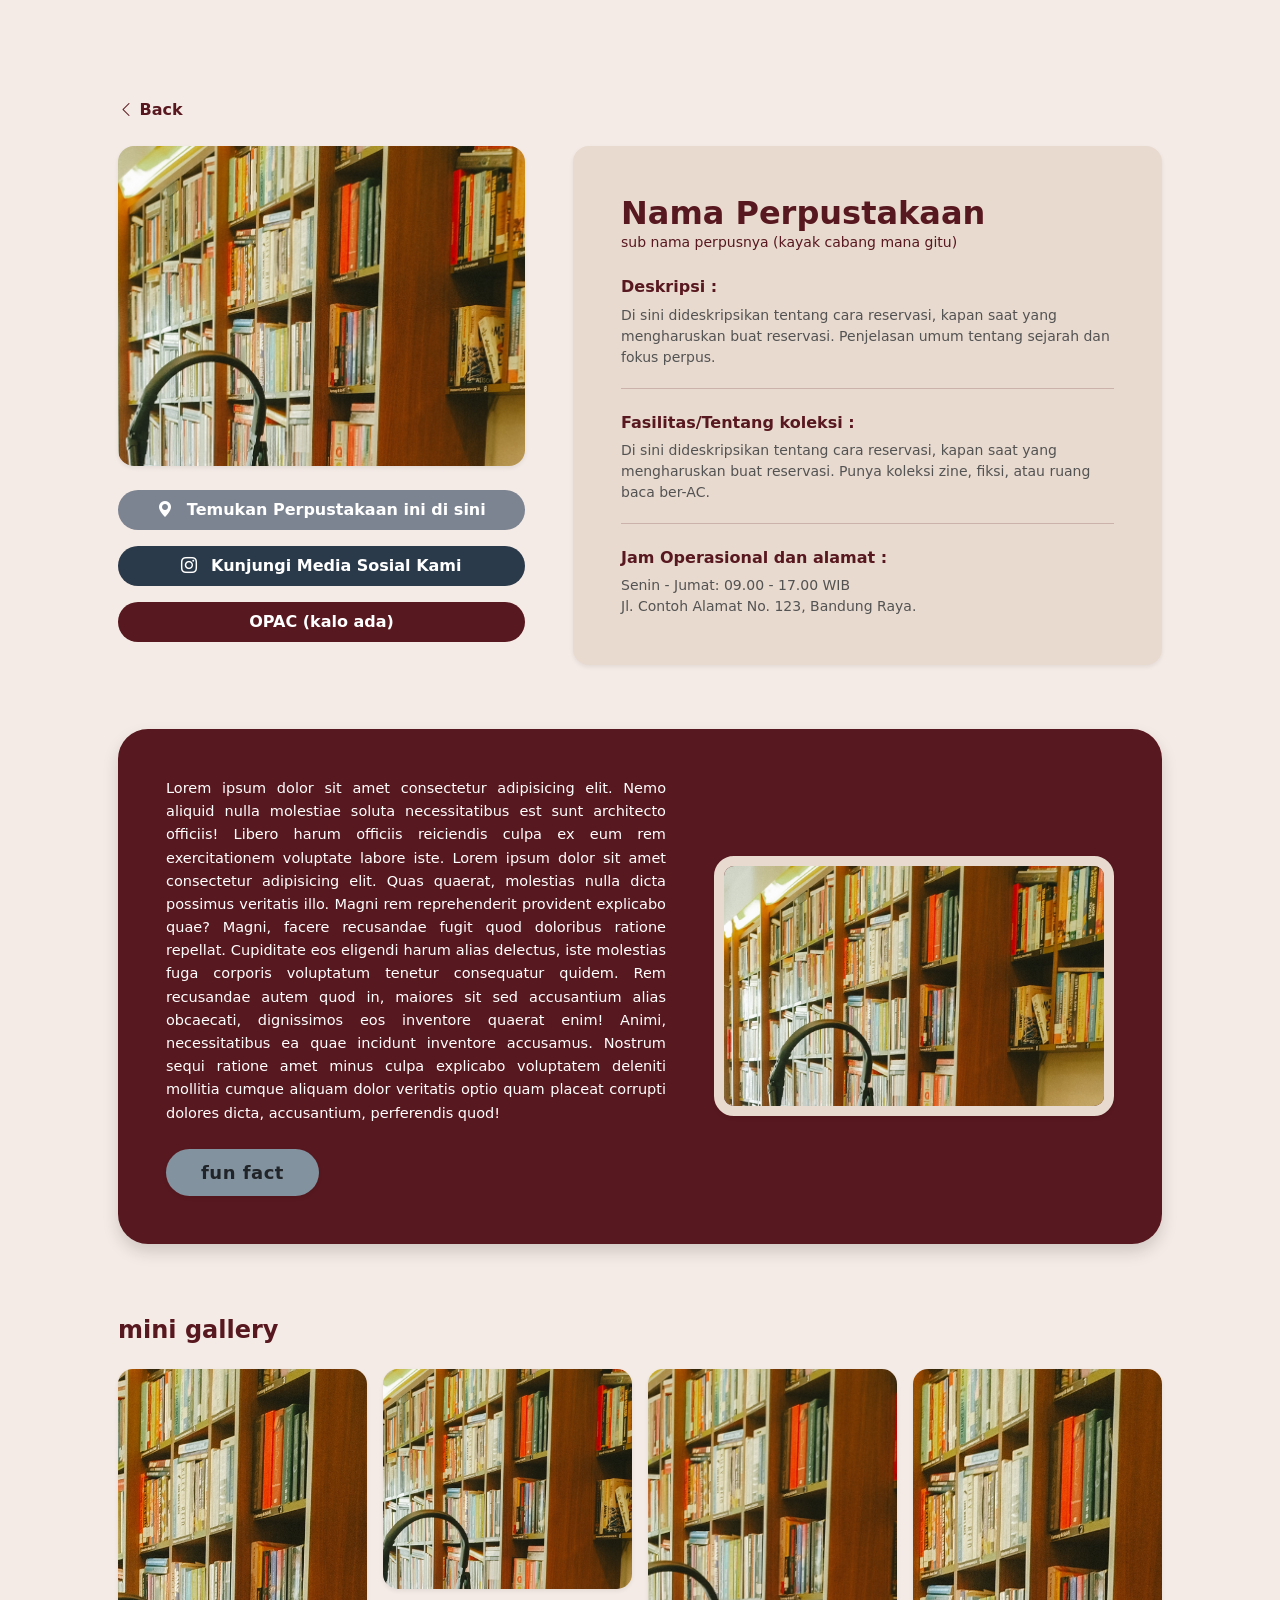
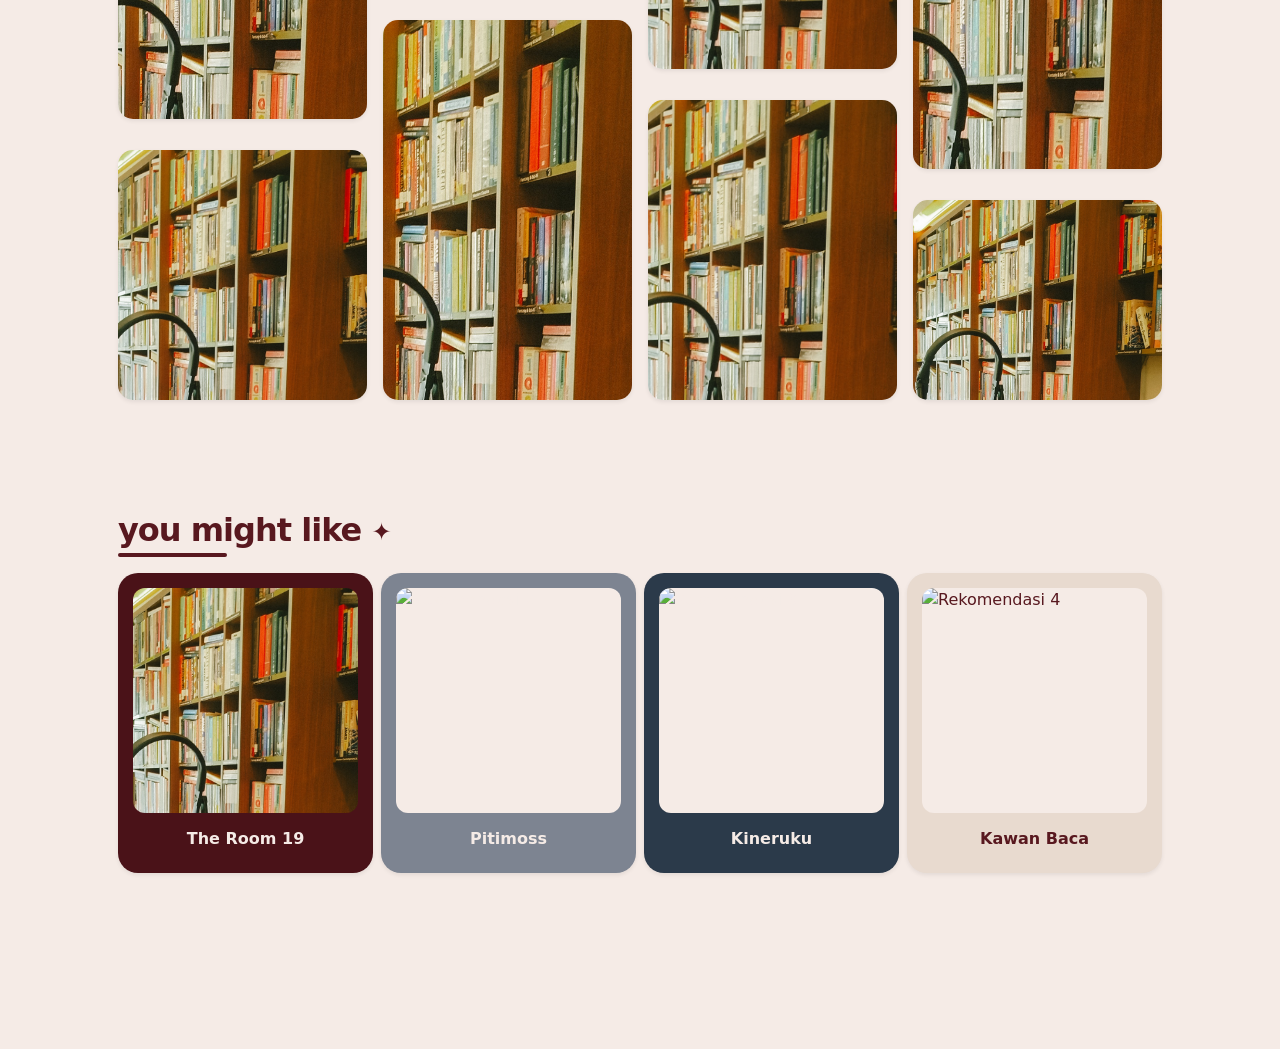
==== howl.html @ cfb6fad6 "update banyak" ====
<!doctype html>
<html lang="en">
  <head>
    <meta charset="UTF-8" />
    <meta name="viewport" content="width=device-width, initial-scale=1.0" />
    <link
      href="https://cdn.jsdelivr.net/npm/bootstrap@5.3.8/dist/css/bootstrap.min.css"
      rel="stylesheet"
      integrity="sha384-sRIl4kxILFvY47J16cr9ZwB07vP4J8+LH7qKQnuqkuIAvNWLzeN8tE5YBujZqJLB"
      crossorigin="anonymous"
    />
    <link rel="stylesheet" href="api.css" />
    <!-- Jangan lupa tambahkan CDN Bootstrap Icon biar icon back & ig-nya muncul !!!!!!!!!! -->
    <link
      rel="stylesheet"
      href="https://cdn.jsdelivr.net/npm/bootstrap-icons@1.11.3/font/bootstrap-icons.min.css"
    />
    <title>Salman Reading Corner</title>
  </head>

  <body class="bg-cream-body">
    <div class="container py-5 px-4 px-md-5">
      <!-- Tombol Back -->
      <div class="mb-4">
        <a
          href="index.html"
          class="text-decoration-none fw-bold text-maroon-custom"
        >
          <i class="bi bi-chevron-left"></i> Back
        </a>
      </div>

      <!-- ======================================================== -->
      <!-- LAJUR 1: FOTO & DESKRIPSI (2 KOLOM)                      -->
      
      <div class="row g-5">
        <!-- Kolom Kiri -->
        <div class="col-md-5">
          <img
            src="image/theroom19-3.jpeg"
            class="img-fluid rounded-4 w-100 mb-4 shadow-sm"
            alt="Foto Perpustakaan"
            style="height: 320px; object-fit: cover"
          />

          <div class="d-grid gap-3">
            <a
              href="#"
              class="btn btn-lokasi rounded-pill fw-bold text-white py-2"
            >
              <i class="bi bi-geo-alt-fill me-2"></i> Temukan Perpustakaan ini
              di sini
            </a>
            <a
              href="https://maps.app.goo.gl/vRai5rY4fCyZF1DW7"
              class="btn btn-sosmed rounded-pill fw-bold text-white py-2"
            >
              <i class="bi bi-instagram me-2"></i> Kunjungi Media Sosial Kami
            </a>
            <a
              href="#"
              class="btn btn-opac rounded-pill fw-bold text-white py-2"
            >
              OPAC (kalo ada)
            </a>
          </div>
        </div>

        <!-- Kolom Kanan -->
        <div class="col-md-7">
          <div class="box-deskripsi p-4 p-md-5 rounded-4 shadow-sm h-100">
            <h2 class="fw-bold text-maroon-custom mb-0">Nama Perpustakaan</h2>
            <p class="text-maroon-custom mb-4" style="font-size: 14px">
              sub nama perpusnya (kayak cabang mana gitu)
            </p>

            <h6 class="fw-bold text-maroon-custom">Deskripsi :</h6>
            <p class="text-muted" style="font-size: 14px">
              Di sini dideskripsikan tentang cara reservasi, kapan saat yang
              mengharuskan buat reservasi. Penjelasan umum tentang sejarah dan
              fokus perpus.
            </p>

            <hr class="garis-tipis" />

            <h6 class="fw-bold text-maroon-custom mt-4">
              Fasilitas/Tentang koleksi :
            </h6>
            <p class="text-muted" style="font-size: 14px">
              Di sini dideskripsikan tentang cara reservasi, kapan saat yang
              mengharuskan buat reservasi. Punya koleksi zine, fiksi, atau ruang
              baca ber-AC.
            </p>

            <hr class="garis-tipis" />

            <h6 class="fw-bold text-maroon-custom mt-4">
              Jam Operasional dan alamat :
            </h6>
            <p class="text-muted mb-0" style="font-size: 14px">
              Senin - Jumat: 09.00 - 17.00 WIB<br />Jl. Contoh Alamat No. 123,
              Bandung Raya.
            </p>
          </div>
        </div>
      </div>
      <!-- PENUTUP LAJUR 1 (row g-5) -->

     
      <!-- ======================================================== -->
      <!-- LAJUR 2: FUN FACT (Berdiri Sendiri)       -->
      
      <div class="row mt-5 pt-3 mb-5">
        <div class="col-12">
          <div
            class="box-funfact p-4 p-md-5 d-flex flex-column flex-md-row align-items-center justify-content-between gap-4 gap-md-5 shadow"
          >
            <div
              class="funfact-text-container d-flex flex-column justify-content-center"
            >
              <p
                class="text-white mb-4"
                style="font-size: 14.5px; line-height: 1.6; text-align: justify"
              >
                Lorem ipsum dolor sit amet consectetur adipisicing elit. Nemo aliquid nulla molestiae soluta necessitatibus est sunt architecto officiis! Libero harum officiis reiciendis culpa ex eum rem exercitationem voluptate labore iste. Lorem ipsum dolor sit amet consectetur adipisicing elit. Quas quaerat, molestias nulla dicta possimus veritatis illo. Magni rem reprehenderit provident explicabo quae? Magni, facere recusandae fugit quod doloribus ratione repellat.
                Cupiditate eos eligendi harum alias delectus, iste molestias fuga corporis voluptatum tenetur consequatur quidem. Rem recusandae autem quod in, maiores sit sed accusantium alias obcaecati, dignissimos eos inventore quaerat enim!
                Animi, necessitatibus ea quae incidunt inventore accusamus. Nostrum sequi ratione amet minus culpa explicabo voluptatem deleniti mollitia cumque aliquam dolor veritatis optio quam placeat corrupti dolores dicta, accusantium, perferendis quod!
              </p>
              <div>
                <span
                  class="badge-funfact d-inline-block text-center rounded-pill shadow-sm"
                  >fun fact</span
                >
              </div>
            </div>

            <div class="funfact-image-container flex-shrink-0 text-center">
              <img
                src="image/theroom19-3.jpeg"
                class="funfact-img shadow-sm"
                alt="Fun Fact Image"
              />
            </div>
          </div>
        </div>
      </div>
      <!-- PENUTUP LAJUR 2 (row fun fact) -->

      
      <!-- LAJUR 3: MINI GALLERY (Pinterest Style - Bawah Rata)     -->
     
      <div class="row mt-5 pt-4">
        <div class="col-12">
          <h4 class="fw-bold text-maroon-custom mb-4">mini gallery</h4>

          
          <div class="row g-3">
            <!-- KOLOM 1 -->
            <div class="col-6 col-lg-3 d-flex flex-column gap-3">
              <div class="gallery-item shadow-sm">
                <img
                  src="image/theroom19-3.jpeg"
                  alt="Galeri 1"
                  style="height: 350px; object-fit: cover"
                />
                <div class="gallery-overlay">
                  <span class="fw-bold">Ruang Baca Utama</span>
                </div>
              </div>
              <div class="gallery-item shadow-sm">
                <img
                  src="image/theroom19-3.jpeg"
                  alt="Galeri 5"
                  style="height: 250px; object-fit: cover"
                />
                <div class="gallery-overlay">
                  <span class="fw-bold">Rak Zine & Koleksi Khusus</span>
                </div>
              </div>
            </div>

            <!-- KOLOM 2 -->
            <div class="col-6 col-lg-3 d-flex flex-column gap-3">
              <div class="gallery-item shadow-sm">
                <img
                  src="image/theroom19-3.jpeg"
                  alt="Galeri 2"
                  style="height: 220px; object-fit: cover"
                />
                <div class="gallery-overlay">
                  <span class="fw-bold">Koleksi Fiksi & Sastra</span>
                </div>
              </div>
              <div class="gallery-item shadow-sm">
                <img
                  src="image/theroom19-3.jpeg"
                  alt="Galeri 6"
                  style="height: 380px; object-fit: cover"
                />
                <div class="gallery-overlay">
                  <span class="fw-bold">Area Lesehan Nyaman</span>
                </div>
              </div>
            </div>

            <!-- KOLOM 3 -->
            <div class="col-6 col-lg-3 d-flex flex-column gap-3">
              <div class="gallery-item shadow-sm">
                <img
                  src="image/theroom19-3.jpeg"
                  alt="Galeri 3"
                  style="height: 300px; object-fit: cover"
                />
                <div class="gallery-overlay">
                  <span class="fw-bold">Sudut Diskusi</span>
                </div>
              </div>
              <div class="gallery-item shadow-sm">
                <img
                  src="image/theroom19-3.jpeg"
                  alt="Galeri 7"
                  style="height: 300px; object-fit: cover"
                />
                <div class="gallery-overlay">
                  <span class="fw-bold">Fasilitas Komputer</span>
                </div>
              </div>
            </div>

            <!-- KOLOM 4 -->
            <div class="col-6 col-lg-3 d-flex flex-column gap-3">
              <div class="gallery-item shadow-sm">
                <img
                  src="image/theroom19-3.jpeg"
                  alt="Galeri 4"
                  style="height: 400px; object-fit: cover"
                />
                <div class="gallery-overlay">
                  <span class="fw-bold">Meja Peminjaman</span>
                </div>
              </div>
              <div class="gallery-item shadow-sm">
                <img
                  src="image/theroom19-3.jpeg"
                  alt="Galeri 8"
                  style="height: 200px; object-fit: cover"
                />
                <div class="gallery-overlay">
                  <span class="fw-bold">Fasad Depan</span>
                </div>
              </div>
            </div>
          </div>
        </div>
      </div>

      <div class="row mt-5 pt-5 mb-5">
        <div class="col-12">
          <div class="mb-4">
            <h2
              class="fw-bold text-maroon-custom mb-0 d-inline-block position-relative judul-rekomendasi"
              style="letter-spacing: -1px"
            >
              you might like
              <span style="font-size: 24px; vertical-align: middle">✦</span>
            </h2>
          </div>

          <div class="row g-2">
            <div class="col-6 col-lg-3">
              <a
                href="#"
                class="card-polaroid bg-polaroid-maroon shadow-sm text-decoration-none"
              >
                <div class="polaroid-img-wrapper">
                  <img src="image/theroom19-3.jpeg" alt="Rekomendasi 1" />
                </div>
                <h6 class="text-center mt-3 mb-0 fw-bold">The Room 19</h6>
              </a>
            </div>

            <div class="col-6 col-lg-3">
              <a
                href="#"
                class="card-polaroid bg-polaroid-blue shadow-sm text-decoration-none"
              >
                <div class="polaroid-img-wrapper">
                  <img src="image/perpus-pitimoss.jpg" alt="Rekomendasi 2" />
                </div>
                <h6 class="text-center mt-3 mb-0 fw-bold">Pitimoss</h6>
              </a>
            </div>

            <div class="col-6 col-lg-3">
              <a
                href="#"
                class="card-polaroid bg-polaroid-navy shadow-sm text-decoration-none"
              >
                <div class="polaroid-img-wrapper">
                  <img src="image/perpus-kineruku.jpg" alt="Rekomendasi 3" />
                </div>
                <h6 class="text-center mt-3 mb-0 fw-bold">Kineruku</h6>
              </a>
            </div>

            <div class="col-6 col-lg-3">
              <a
                href="#"
                class="card-polaroid bg-polaroid-tan shadow-sm text-decoration-none"
              >
                <div class="polaroid-img-wrapper">
                  <img src="image/perpus-salman.jpg" alt="Rekomendasi 4" />
                </div>
                <h6 class="text-center mt-3 mb-0 fw-bold">Kawan Baca</h6>
              </a>
            </div>
          </div>
        </div>
      </div>
    </div>
    <!-- PENUTUP CONTAINER -->

    <!-- Script Bootstrap -->
    <script
      src="https://cdn.jsdelivr.net/npm/@popperjs/core@2.11.8/dist/umd/popper.min.js"
      integrity="sha384-I7E8VVD/ismYTF4hNIPjVp/Zjvgyol6VFvRkX/vR+Vc4jQkC+hVqc2pM8ODewa9r"
      crossorigin="anonymous"
    ></script>
    <script
      src="https://cdn.jsdelivr.net/npm/bootstrap@5.3.8/dist/js/bootstrap.min.js"
      integrity="sha384-G/EV+4j2dNv+tEPo3++6LCgdCROaejBqfUeNjuKAiuXbjrxilcCdDz6ZAVfHWe1Y"
      crossorigin="anonymous"
    ></script>
  </body>
</html>
---- api.css ----
.bg-maroon-custom {
  background-color: #55131b;
}

.bg-cream-custom {
  background-color: #f5f0e8;
}

.text-cream-custom {
  color: #f5f0e8;
}

.marquee-custom {
  background-color: #f5f0e8;
  color: #55131b;
  font-size: 14px;
  letter-spacing: 1px;
}

.bg-hero-section {
  background-color: #55131b;
  padding-bottom: 60px;
}

.navbar-custom .nav-link {
  color: #ffffff;
  opacity: 0.8;
}

navbar.custom .nav-link-active {
  opacity: 1;
  font-weight: bold;
}

.nav-link {
  color: #f5ebe6 !important;
  font-weight: 600;
  transition: color 0.3s ease;
}

.nav-link:hover {
  color: #ffffff !important; /* Berubah jadi putih terang saat disentuh kursor */
}

/* api.css */

.bg-hero-section {
  background-color: #58181f; /* Maroon kamu */
  padding-bottom: 40px; /* Jarak di bawah foto gede sebelum masuk ke area cream */
}

/* Warna cream latar belakang untuk area daftar perpustakaan di bawahnya */
.bg-cream-body {
  background-color: #f5ebe6;
  padding-top: 50px;
  padding-bottom: 80px;
}

/* Kustomisasi kartu  */
.card-perpus {
  background-color: transparent;
  border: 2px solid #58181f !important; /* Garis tepi maroon tipis */
  border-radius: 20px !important; /* Membuat sudut kartu melengkung halus */
  overflow: hidden;
  transition: transform 0.2s;
}

.card-perpus:hover {
  transform: translateY(-5px); /* Efek melayang sedikit kalau kursor nempel */
}

/* Tombol kecil capsule "Preview" dan "Reservasi" */
.btn-capsule-maroon {
  background-color: transparent;
  color: #58181f;
  border: 1.5px solid #58181f;
  border-radius: 50px;
  font-size: 11px;
  font-weight: bold;
  padding: 2px 10px;
  text-decoration: none;
}

.btn-capsule-maroon:hover {
  background-color: #58181f;
  color: #f5ebe6;
}

/* page deskripsi */
.btn-kapsul-maroon {
  background-color: #58181f !important;
  color: #f5ebe6 !important;
  border: 2px solid #58181f !important;
  border-radius: 50px !important;
  padding: 10px 28px !important;
  font-weight: 600;
  transition: all 0.3s ease;
}

.btn-kapsul-maroon:hover {
  background-color: transparent !important;
  color: #58181f !important;
}

/* Tombol Kapsul Garis Saja (Outline) */
.btn-kapsul-outline {
  background-color: transparent !important;
  color: #58181f !important;
  border: 2px solid #58181f !important;
  border-radius: 50px !important;
  padding: 10px 28px !important;
  font-weight: 600;
  transition: all 0.3s ease;
}

.btn-kapsul-outline:hover {
  background-color: #58181f !important;
  color: #f5ebe6 !important;
}

/* mulai ke page profiil */
.text-maroon-custom {
  color: #58181f !important;
}

.box-deskripsi {
  background-color: #e8dacf;
}

.garis-tipis {
  border: none;
  border-top: 1px solid #58181f; /* Warna maroon */
  opacity: 0.2; /* Dibuat agak transparan biar soft/tipis */
  margin-top: 20px;
  margin-bottom: 20px;
}

.btn-lokasi {
  background-color: #7d8491 !important; /* Abu-abu kebiruan */
  border: none;
}
.btn-lokasi:hover {
  background-color: #636a77 !important;
}

.btn-sosmed {
  background-color: #2b3a4a !important; /* Navy gelap */
  border: none;
}
.btn-sosmed:hover {
  background-color: #1e2936 !important;
}

.btn-opac {
  background-color: #58181f !important; /* Maroon */
  border: none;
}
.btn-opac:hover {
  background-color: #3d1015 !important;
}

/* funfact space */
.box-funfact {
  background-color: #58181f;
  border-radius: 30px !important;
}

.badge-funfact {
  background-color: #82929e;
  font-size: 18px;
  font-weight: 700;
  padding: 10px 35px;
  letter-spacing: 0.5px;
}

.funfact-img {
  border: 10px solid #e8dacf;
  border-radius: 20px; /* Sudut foto dan bingkai melengkung */
  object-fit: cover;
  width: 100%;
  max-width: 400px; /* Menjaga agar foto tidak terlalu besar */
  height: 260px; /* Ketinggian foto disamaratakan */
}

/* ========================================= */
/* KHUSUS MINI GALLERY (PINTEREST STYLE)     */

/* Mengatur jumlah kolom layaknya Pinterest */
.pinterest-gallery {
  column-count: 4; /* Di layar laptop besar, pecah jadi 4 kolom */
  column-gap: 15px; /* Jarak antar kolom */
}

/* Responsif: Makin kecil layar, jumlah kolomnya berkurang */
@media (max-width: 991px) {
  .pinterest-gallery {
    column-count: 3;
  }
}
@media (max-width: 767px) {
  .pinterest-gallery {
    column-count: 2;
  } /* Di HP jadi 2 kolom biar foto gak kekecilan */
}

/* Wadah masing-masing foto */
.gallery-item {
  position: relative;
  margin-bottom: 15px; /* Jarak bawah antar foto */
  border-radius: 15px;
  overflow: hidden;
  break-inside: avoid; /* Mencegah foto terpotong di tengah jalan pindah kolom */
  cursor: pointer;
}

/* Fotonya sendiri */
.gallery-item img {
  width: 100%;
  display: block;
  transition: transform 0.4s ease; /* Transisi durasi zoom saat di-hover */
}

/* Lapisan Keterangan (Awalnya transparan/tidak terlihat) */
.gallery-overlay {
  position: absolute;
  top: 0;
  left: 0;
  right: 0;
  bottom: 0;
  background-color: rgba(
    88,
    24,
    31,
    0.85
  ); /* Warna maroon dengan efek kaca 85% */
  color: #f5ebe6; /* Teks warna cream */
  display: flex;
  align-items: center;
  justify-content: center;
  opacity: 0; /* Sengaja disembunyikan */
  transition: opacity 0.4s ease; /* Transisi durasi muncul */
  padding: 20px;
  text-align: center;
  font-size: 15px;
}

/* ========================================= */
/* EFEK KETIKA KURSOR DIARAHKAN (HOVER)      */

/* 1. Fotonya nge-zoom sedikit ke dalam */
.gallery-item:hover img {
  transform: scale(1.1);
}

/* 2. Lapisan Keterangannya muncul */
.gallery-item:hover .gallery-overlay {
  opacity: 1;
}

/* ========================================= */
/* KHUSUS SECTION YOU MIGHT LIKE (POLAROID)  */

/* Pengaturan dasar bentuk kartu polaroid */
.card-polaroid {
  display: block;
  padding: 15px; /* Bingkai di sisi atas, kiri, kanan */
  padding-bottom: 25px; /* Bingkai bawah dibuat lebih tebal (ciri khas polaroid) */
  border-radius: 20px; /* Sudut melengkung luar */
  transition:
    transform 0.3s ease,
    box-shadow 0.3s ease;
}

/* Efek saat polaroidnya disentuh kursor */
.card-polaroid:hover {
  transform: translateY(-8px);
  box-shadow: 0 10px 20px rgba(0, 0, 0, 0.15) !important;
}

/* Wadah kotak putih di dalam polaroid */
.polaroid-img-wrapper {
  background-color: #f5ebe6; /* Warna cream untuk jaga-jaga kalau foto belum dimuat */
  border-radius: 12px;
  overflow: hidden;
  aspect-ratio: 1 / 1; /* Memaksa foto menjadi KOTAK SEMPURNA (1:1) */
}

/* Fotonya menyesuaikan kotak */
.polaroid-img-wrapper img {
  width: 100%;
  height: 100%;
  object-fit: cover;
}

/* --- Palet Warna 4 Kartu Polaroid --- */
.bg-polaroid-maroon {
  background-color: #4a1218;
  color: #f5ebe6;
}
.bg-polaroid-blue {
  background-color: #7d8491;
  color: #f5ebe6;
}
.bg-polaroid-navy {
  background-color: #2b3a4a;
  color: #f5ebe6;
}
.bg-polaroid-tan {
  background-color: #e8dacf;
  color: #58181f; /* Teks warna maroon biar kontras terbaca */
}

/* ========================================= */
/* DEKORASI JUDUL "YOU MIGHT LIKE"           */

.judul-rekomendasi::after {
  content: "";
  position: absolute;
  bottom: -8px; /* Jarak garis ke teks */
  left: 0;
  width: 40%; /* Panjang garisnya cuma 40% dari panjang tulisan biar estetik */
  height: 4px; /* Ketebalan garis */
  background-color: #58181f; /* Warna maroon */
  border-radius: 10px; /* Ujung garisnya melengkung tumpul */
}
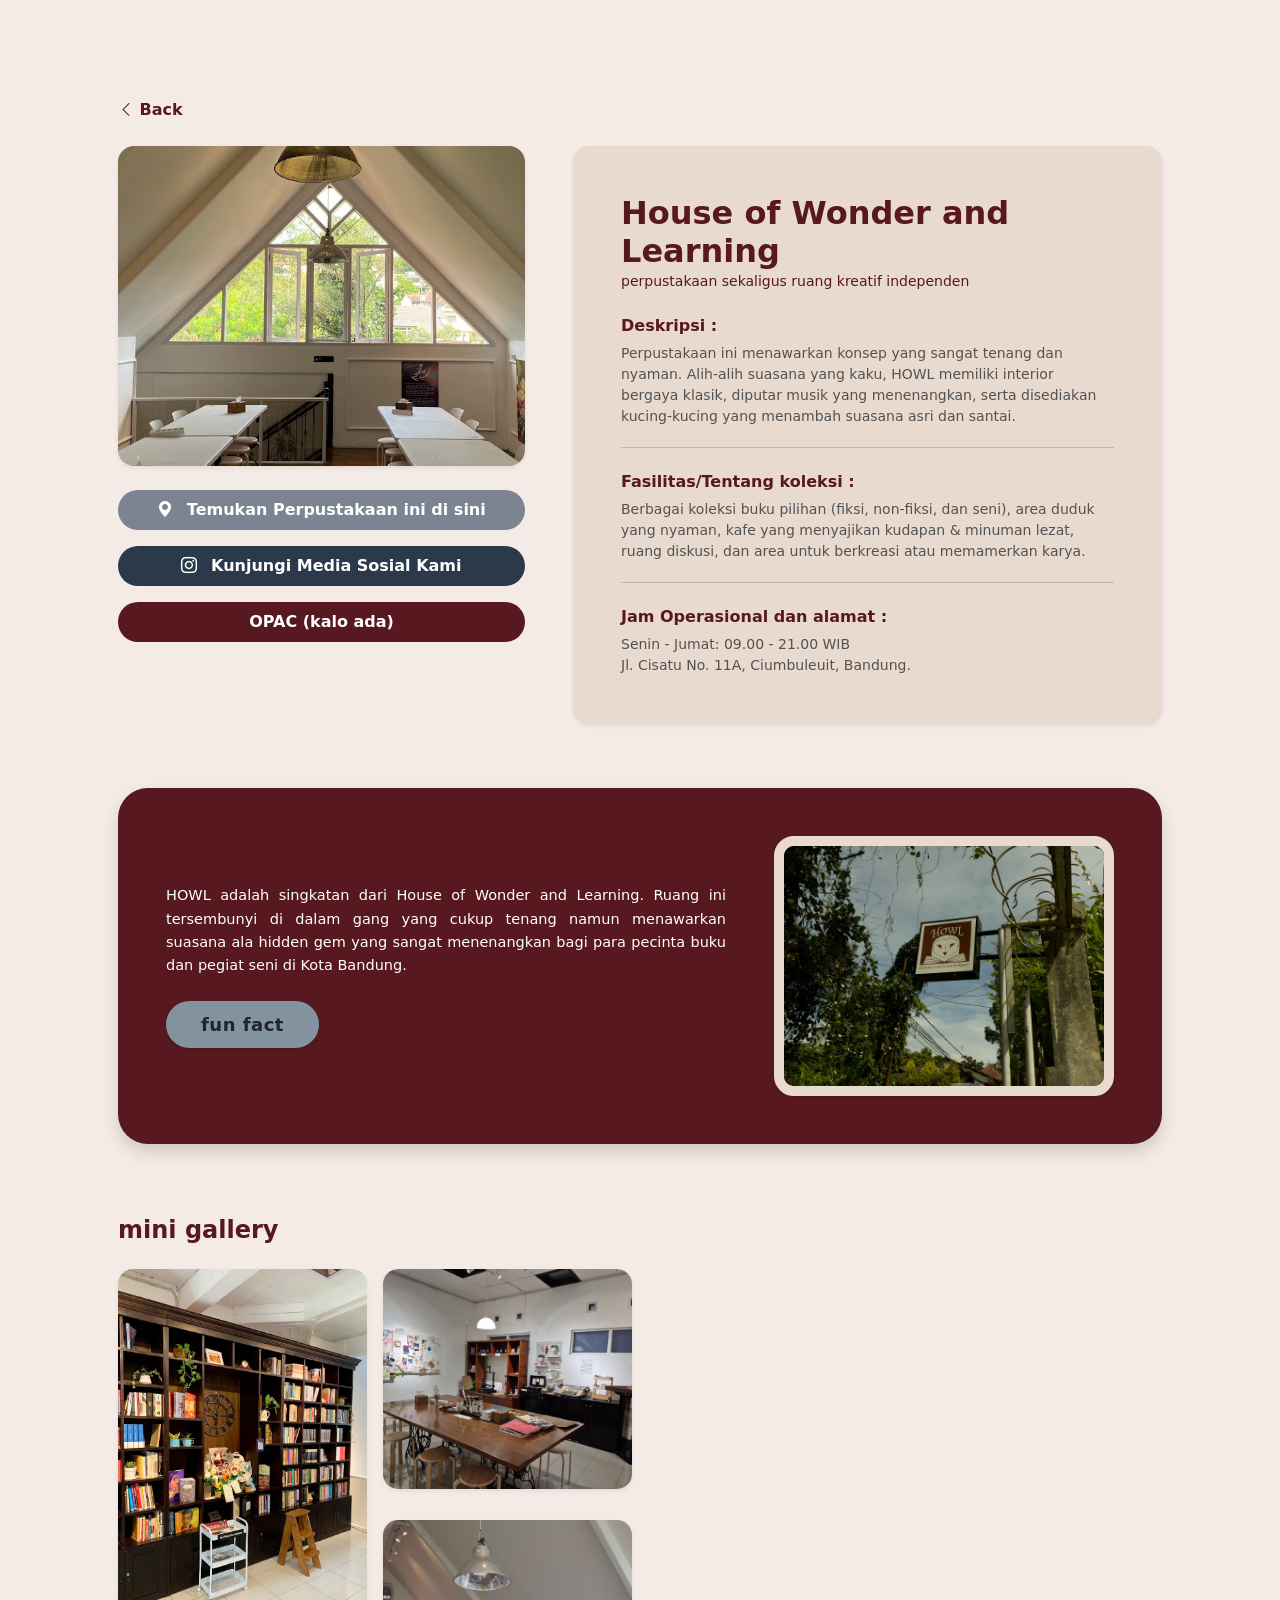
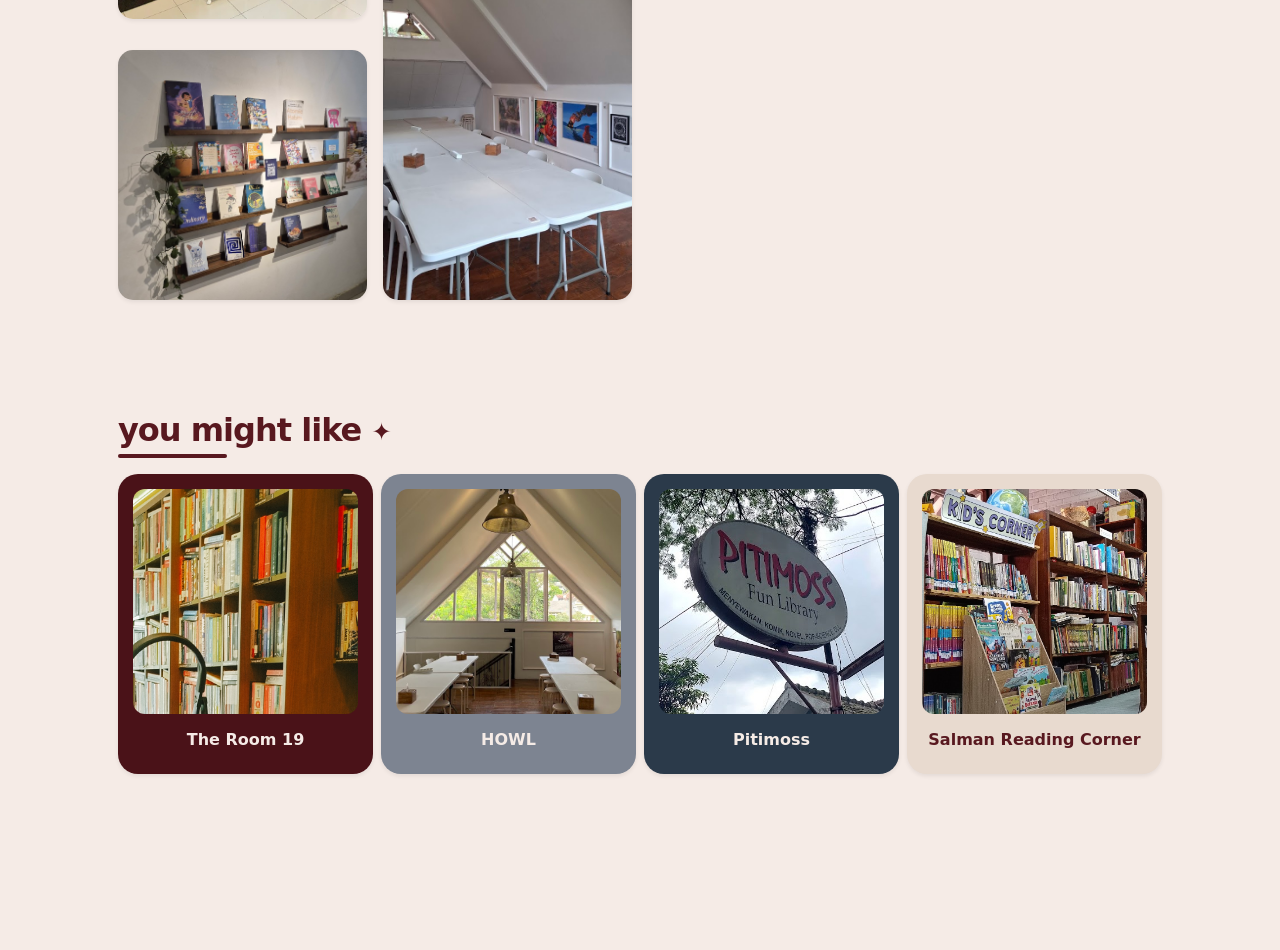
==== commit 6c614681: "update banyak" ====
--- a/howl.html
+++ b/howl.html
@@ -15,7 +15,7 @@
       rel="stylesheet"
       href="https://cdn.jsdelivr.net/npm/bootstrap-icons@1.11.3/font/bootstrap-icons.min.css"
     />
-    <title>Salman Reading Corner</title>
+    <title>House of Wonder and Learning (HOWL)</title>
   </head>
 
   <body class="bg-cream-body">
@@ -32,12 +32,12 @@
 
       <!-- ======================================================== -->
       <!-- LAJUR 1: FOTO & DESKRIPSI (2 KOLOM)                      -->
-      
+
       <div class="row g-5">
         <!-- Kolom Kiri -->
         <div class="col-md-5">
           <img
-            src="image/theroom19-3.jpeg"
+            src="image/HOWL 2.jpg"
             class="img-fluid rounded-4 w-100 mb-4 shadow-sm"
             alt="Foto Perpustakaan"
             style="height: 320px; object-fit: cover"
@@ -45,14 +45,14 @@
 
           <div class="d-grid gap-3">
             <a
-              href="#"
+              href="https://www.google.com/maps/place/HOWL+-+Library+%26+Creative+Space/data=!4m2!3m1!19sChIJnTruJpDnaC4Rd2Pf4ZWxAgw"
               class="btn btn-lokasi rounded-pill fw-bold text-white py-2"
             >
               <i class="bi bi-geo-alt-fill me-2"></i> Temukan Perpustakaan ini
               di sini
             </a>
             <a
-              href="https://maps.app.goo.gl/vRai5rY4fCyZF1DW7"
+              href=" https://www.instagram.com/howl"
               class="btn btn-sosmed rounded-pill fw-bold text-white py-2"
             >
               <i class="bi bi-instagram me-2"></i> Kunjungi Media Sosial Kami
@@ -69,16 +69,19 @@
         <!-- Kolom Kanan -->
         <div class="col-md-7">
           <div class="box-deskripsi p-4 p-md-5 rounded-4 shadow-sm h-100">
-            <h2 class="fw-bold text-maroon-custom mb-0">Nama Perpustakaan</h2>
+            <h2 class="fw-bold text-maroon-custom mb-0">
+              House of Wonder and Learning
+            </h2>
             <p class="text-maroon-custom mb-4" style="font-size: 14px">
-              sub nama perpusnya (kayak cabang mana gitu)
+              perpustakaan sekaligus ruang kreatif independen
             </p>
 
             <h6 class="fw-bold text-maroon-custom">Deskripsi :</h6>
             <p class="text-muted" style="font-size: 14px">
-              Di sini dideskripsikan tentang cara reservasi, kapan saat yang
-              mengharuskan buat reservasi. Penjelasan umum tentang sejarah dan
-              fokus perpus.
+              Perpustakaan ini menawarkan konsep yang sangat tenang dan nyaman.
+              Alih-alih suasana yang kaku, HOWL memiliki interior bergaya
+              klasik, diputar musik yang menenangkan, serta disediakan
+              kucing-kucing yang menambah suasana asri dan santai.
             </p>
 
             <hr class="garis-tipis" />
@@ -87,9 +90,9 @@
               Fasilitas/Tentang koleksi :
             </h6>
             <p class="text-muted" style="font-size: 14px">
-              Di sini dideskripsikan tentang cara reservasi, kapan saat yang
-              mengharuskan buat reservasi. Punya koleksi zine, fiksi, atau ruang
-              baca ber-AC.
+              Berbagai koleksi buku pilihan (fiksi, non-fiksi, dan seni), area
+              duduk yang nyaman, kafe yang menyajikan kudapan & minuman lezat,
+              ruang diskusi, dan area untuk berkreasi atau memamerkan karya.
             </p>
 
             <hr class="garis-tipis" />
@@ -98,18 +101,17 @@
               Jam Operasional dan alamat :
             </h6>
             <p class="text-muted mb-0" style="font-size: 14px">
-              Senin - Jumat: 09.00 - 17.00 WIB<br />Jl. Contoh Alamat No. 123,
-              Bandung Raya.
+              Senin - Jumat: 09.00 - 21.00 WIB<br />Jl. Cisatu No. 11A,
+              Ciumbuleuit, Bandung.
             </p>
           </div>
         </div>
       </div>
       <!-- PENUTUP LAJUR 1 (row g-5) -->
 
-     
       <!-- ======================================================== -->
       <!-- LAJUR 2: FUN FACT (Berdiri Sendiri)       -->
-      
+
       <div class="row mt-5 pt-3 mb-5">
         <div class="col-12">
           <div
@@ -122,9 +124,10 @@
                 class="text-white mb-4"
                 style="font-size: 14.5px; line-height: 1.6; text-align: justify"
               >
-                Lorem ipsum dolor sit amet consectetur adipisicing elit. Nemo aliquid nulla molestiae soluta necessitatibus est sunt architecto officiis! Libero harum officiis reiciendis culpa ex eum rem exercitationem voluptate labore iste. Lorem ipsum dolor sit amet consectetur adipisicing elit. Quas quaerat, molestias nulla dicta possimus veritatis illo. Magni rem reprehenderit provident explicabo quae? Magni, facere recusandae fugit quod doloribus ratione repellat.
-                Cupiditate eos eligendi harum alias delectus, iste molestias fuga corporis voluptatum tenetur consequatur quidem. Rem recusandae autem quod in, maiores sit sed accusantium alias obcaecati, dignissimos eos inventore quaerat enim!
-                Animi, necessitatibus ea quae incidunt inventore accusamus. Nostrum sequi ratione amet minus culpa explicabo voluptatem deleniti mollitia cumque aliquam dolor veritatis optio quam placeat corrupti dolores dicta, accusantium, perferendis quod!
+                HOWL adalah singkatan dari House of Wonder and Learning. Ruang
+                ini tersembunyi di dalam gang yang cukup tenang namun menawarkan
+                suasana ala hidden gem yang sangat menenangkan bagi para pecinta
+                buku dan pegiat seni di Kota Bandung.
               </p>
               <div>
                 <span
@@ -136,7 +139,7 @@
 
             <div class="funfact-image-container flex-shrink-0 text-center">
               <img
-                src="image/theroom19-3.jpeg"
+                src="image/HOWL 3.jpg"
                 class="funfact-img shadow-sm"
                 alt="Fun Fact Image"
               />
@@ -146,35 +149,33 @@
       </div>
       <!-- PENUTUP LAJUR 2 (row fun fact) -->
 
-      
       <!-- LAJUR 3: MINI GALLERY (Pinterest Style - Bawah Rata)     -->
-     
+
       <div class="row mt-5 pt-4">
         <div class="col-12">
           <h4 class="fw-bold text-maroon-custom mb-4">mini gallery</h4>
 
-          
           <div class="row g-3">
             <!-- KOLOM 1 -->
             <div class="col-6 col-lg-3 d-flex flex-column gap-3">
               <div class="gallery-item shadow-sm">
                 <img
-                  src="image/theroom19-3.jpeg"
+                  src="image/HOWL 1.jpg"
                   alt="Galeri 1"
                   style="height: 350px; object-fit: cover"
                 />
                 <div class="gallery-overlay">
-                  <span class="fw-bold">Ruang Baca Utama</span>
-                </div>
-              </div>
-              <div class="gallery-item shadow-sm">
-                <img
-                  src="image/theroom19-3.jpeg"
+                  <span class="fw-bold">Rak Koleksi</span>
+                </div>
+              </div>
+              <div class="gallery-item shadow-sm">
+                <img
+                  src="image/HOWL NEW 5.jpg"
                   alt="Galeri 5"
                   style="height: 250px; object-fit: cover"
                 />
                 <div class="gallery-overlay">
-                  <span class="fw-bold">Rak Zine & Koleksi Khusus</span>
+                  <span class="fw-bold">Rak Koleksi</span>
                 </div>
               </div>
             </div>
@@ -183,78 +184,29 @@
             <div class="col-6 col-lg-3 d-flex flex-column gap-3">
               <div class="gallery-item shadow-sm">
                 <img
-                  src="image/theroom19-3.jpeg"
+                  src="image/HOWL NEW 6.jpg"
                   alt="Galeri 2"
                   style="height: 220px; object-fit: cover"
                 />
                 <div class="gallery-overlay">
-                  <span class="fw-bold">Koleksi Fiksi & Sastra</span>
-                </div>
-              </div>
-              <div class="gallery-item shadow-sm">
-                <img
-                  src="image/theroom19-3.jpeg"
+                  <span class="fw-bold">Ruang diskusi</span>
+                </div>
+              </div>
+              <div class="gallery-item shadow-sm">
+                <img
+                  src="image/HOWL NEW 9.jpg"
                   alt="Galeri 6"
                   style="height: 380px; object-fit: cover"
                 />
                 <div class="gallery-overlay">
-                  <span class="fw-bold">Area Lesehan Nyaman</span>
-                </div>
-              </div>
-            </div>
-
-            <!-- KOLOM 3 -->
-            <div class="col-6 col-lg-3 d-flex flex-column gap-3">
-              <div class="gallery-item shadow-sm">
-                <img
-                  src="image/theroom19-3.jpeg"
-                  alt="Galeri 3"
-                  style="height: 300px; object-fit: cover"
-                />
-                <div class="gallery-overlay">
-                  <span class="fw-bold">Sudut Diskusi</span>
-                </div>
-              </div>
-              <div class="gallery-item shadow-sm">
-                <img
-                  src="image/theroom19-3.jpeg"
-                  alt="Galeri 7"
-                  style="height: 300px; object-fit: cover"
-                />
-                <div class="gallery-overlay">
-                  <span class="fw-bold">Fasilitas Komputer</span>
-                </div>
-              </div>
-            </div>
-
-            <!-- KOLOM 4 -->
-            <div class="col-6 col-lg-3 d-flex flex-column gap-3">
-              <div class="gallery-item shadow-sm">
-                <img
-                  src="image/theroom19-3.jpeg"
-                  alt="Galeri 4"
-                  style="height: 400px; object-fit: cover"
-                />
-                <div class="gallery-overlay">
-                  <span class="fw-bold">Meja Peminjaman</span>
-                </div>
-              </div>
-              <div class="gallery-item shadow-sm">
-                <img
-                  src="image/theroom19-3.jpeg"
-                  alt="Galeri 8"
-                  style="height: 200px; object-fit: cover"
-                />
-                <div class="gallery-overlay">
-                  <span class="fw-bold">Fasad Depan</span>
-                </div>
-              </div>
-            </div>
-          </div>
-        </div>
-      </div>
-
-      <div class="row mt-5 pt-5 mb-5">
+                  <span class="fw-bold">Area Baca</span>
+                </div>
+              </div>
+            </div>
+          </div>
+        </div>
+      </div>
+        <div class="row mt-5 pt-5 mb-5">
         <div class="col-12">
           <div class="mb-4">
             <h2
@@ -281,11 +233,23 @@
 
             <div class="col-6 col-lg-3">
               <a
-                href="#"
+                href="howl.html"
                 class="card-polaroid bg-polaroid-blue shadow-sm text-decoration-none"
               >
                 <div class="polaroid-img-wrapper">
-                  <img src="image/perpus-pitimoss.jpg" alt="Rekomendasi 2" />
+                  <img src="image/HOWL 2.jpg" alt="Rekomendasi 2" />
+                </div>
+                <h6 class="text-center mt-3 mb-0 fw-bold">HOWL</h6>
+              </a>
+            </div>
+
+            <div class="col-6 col-lg-3">
+              <a
+                href="pitimoss.html"
+                class="card-polaroid bg-polaroid-navy shadow-sm text-decoration-none"
+              >
+                <div class="polaroid-img-wrapper">
+                  <img src="image/pitimos 4.jpg" alt="Rekomendasi 3" />
                 </div>
                 <h6 class="text-center mt-3 mb-0 fw-bold">Pitimoss</h6>
               </a>
@@ -293,25 +257,13 @@
 
             <div class="col-6 col-lg-3">
               <a
-                href="#"
-                class="card-polaroid bg-polaroid-navy shadow-sm text-decoration-none"
-              >
-                <div class="polaroid-img-wrapper">
-                  <img src="image/perpus-kineruku.jpg" alt="Rekomendasi 3" />
-                </div>
-                <h6 class="text-center mt-3 mb-0 fw-bold">Kineruku</h6>
-              </a>
-            </div>
-
-            <div class="col-6 col-lg-3">
-              <a
-                href="#"
+                href="salman.html"
                 class="card-polaroid bg-polaroid-tan shadow-sm text-decoration-none"
               >
                 <div class="polaroid-img-wrapper">
-                  <img src="image/perpus-salman.jpg" alt="Rekomendasi 4" />
-                </div>
-                <h6 class="text-center mt-3 mb-0 fw-bold">Kawan Baca</h6>
+                  <img src="image/salman 2.jpg" alt="Rekomendasi 4" />
+                </div>
+                <h6 class="text-center mt-3 mb-0 fw-bold">Salman Reading Corner</h6>
               </a>
             </div>
           </div>
